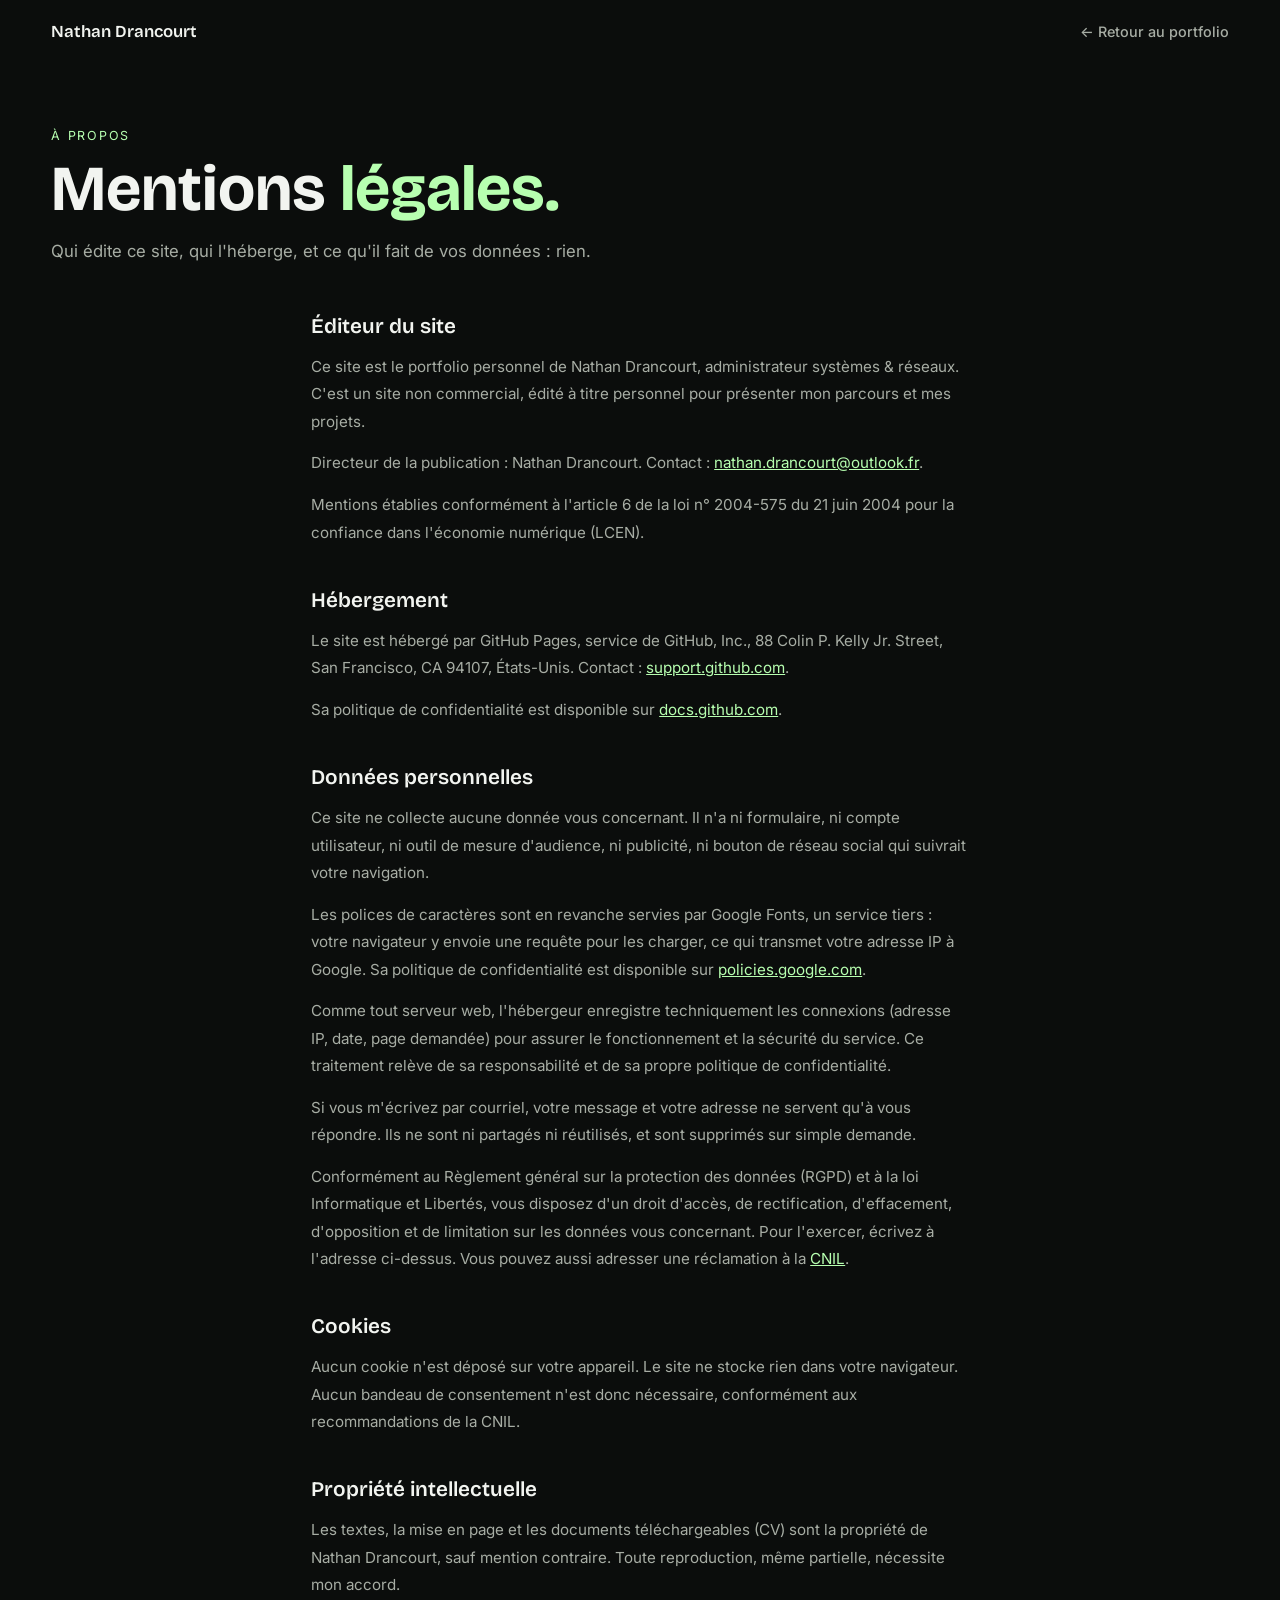
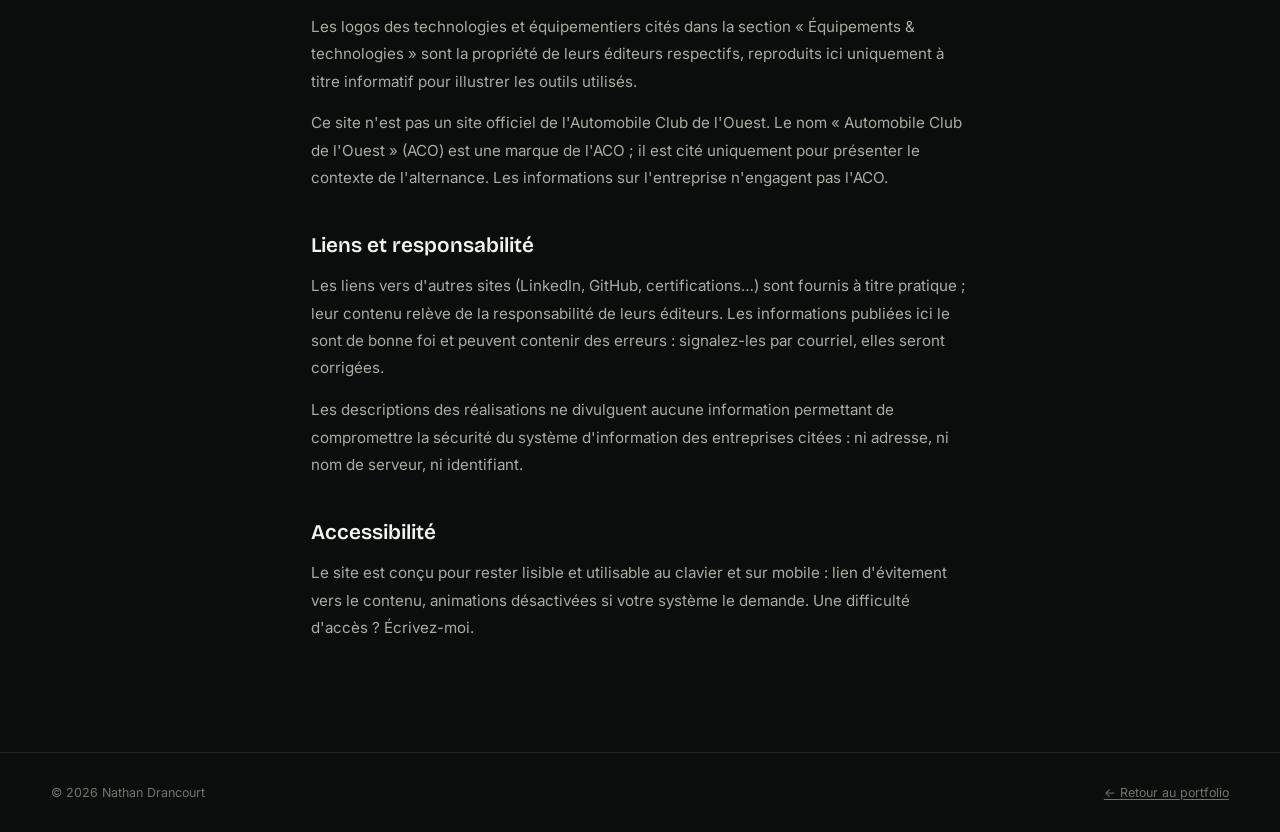
==== mentions-legales.html @ b50f799e "Ajoute une page de mentions légales Inspirée de la page équivalente d'Antoine Brévard, adaptée aux f" ====
<!DOCTYPE html>
<html lang="fr">
<head>
  <meta charset="UTF-8" />
  <meta name="viewport" content="width=device-width, initial-scale=1.0" />
  <title>Mentions légales — Nathan Drancourt</title>
  <meta name="description" content="Mentions légales du portfolio de Nathan Drancourt : éditeur, hébergement, données personnelles, cookies, propriété intellectuelle." />
  <meta name="robots" content="noindex" />
  <meta name="theme-color" content="#0b0d0c" />

  <link rel="icon" href="data:image/svg+xml,%3Csvg xmlns='http://www.w3.org/2000/svg' viewBox='0 0 100 100'%3E%3Crect width='100' height='100' rx='20' fill='%230b0d0c'/%3E%3Cpolygon points='50,18 82,38 82,72 50,92 18,72 18,38' fill='none' stroke='%23b7ffb0' stroke-width='4'/%3E%3C/svg%3E" />
  <link rel="preconnect" href="https://fonts.googleapis.com" />
  <link rel="preconnect" href="https://fonts.gstatic.com" crossorigin />
  <link href="https://fonts.googleapis.com/css2?family=Bricolage+Grotesque:opsz,wght@12..96,500;12..96,600;12..96,700&family=Inter:wght@400;500;600&display=swap" rel="stylesheet" />
  <link rel="stylesheet" href="assets/css/style.css?v=15" />
</head>
<body class="no-scene">
  <a href="#main" class="skip-link">Aller au contenu</a>

  <header class="nav" id="nav">
    <a href="index.html" class="nav-brand">Nathan Drancourt</a>
    <nav class="nav-links">
      <a href="index.html">← Retour au portfolio</a>
    </nav>
  </header>

  <main id="main">
    <div class="legal-header">
      <p class="kicker">À propos</p>
      <h1 class="legal-title">Mentions <span class="accent">légales.</span></h1>
      <p class="legal-sub">Qui édite ce site, qui l'héberge, et ce qu'il fait de vos données : rien.</p>
    </div>

    <div class="legal-body">
      <h2>Éditeur du site</h2>
      <p>Ce site est le portfolio personnel de Nathan Drancourt, administrateur systèmes &amp; réseaux. C'est un site non commercial, édité à titre personnel pour présenter mon parcours et mes projets.</p>
      <p>Directeur de la publication : Nathan Drancourt. Contact : <a href="mailto:nathan.drancourt@outlook.fr">nathan.drancourt@outlook.fr</a>.</p>
      <p>Mentions établies conformément à l'article 6 de la loi n° 2004-575 du 21 juin 2004 pour la confiance dans l'économie numérique (LCEN).</p>

      <h2>Hébergement</h2>
      <p>Le site est hébergé par GitHub Pages, service de GitHub, Inc., 88 Colin P. Kelly Jr. Street, San Francisco, CA 94107, États-Unis. Contact : <a href="https://support.github.com" target="_blank" rel="noopener noreferrer">support.github.com</a>.</p>
      <p>Sa politique de confidentialité est disponible sur <a href="https://docs.github.com/fr/site-policy/privacy-policies/github-general-privacy-statement" target="_blank" rel="noopener noreferrer">docs.github.com</a>.</p>

      <h2>Données personnelles</h2>
      <p>Ce site ne collecte aucune donnée vous concernant. Il n'a ni formulaire, ni compte utilisateur, ni outil de mesure d'audience, ni publicité, ni bouton de réseau social qui suivrait votre navigation.</p>
      <p>Les polices de caractères sont en revanche servies par Google Fonts, un service tiers : votre navigateur y envoie une requête pour les charger, ce qui transmet votre adresse IP à Google. Sa politique de confidentialité est disponible sur <a href="https://policies.google.com/privacy" target="_blank" rel="noopener noreferrer">policies.google.com</a>.</p>
      <p>Comme tout serveur web, l'hébergeur enregistre techniquement les connexions (adresse IP, date, page demandée) pour assurer le fonctionnement et la sécurité du service. Ce traitement relève de sa responsabilité et de sa propre politique de confidentialité.</p>
      <p>Si vous m'écrivez par courriel, votre message et votre adresse ne servent qu'à vous répondre. Ils ne sont ni partagés ni réutilisés, et sont supprimés sur simple demande.</p>
      <p>Conformément au Règlement général sur la protection des données (RGPD) et à la loi Informatique et Libertés, vous disposez d'un droit d'accès, de rectification, d'effacement, d'opposition et de limitation sur les données vous concernant. Pour l'exercer, écrivez à l'adresse ci-dessus. Vous pouvez aussi adresser une réclamation à la <a href="https://www.cnil.fr/fr/plaintes" target="_blank" rel="noopener noreferrer">CNIL</a>.</p>

      <h2>Cookies</h2>
      <p>Aucun cookie n'est déposé sur votre appareil. Le site ne stocke rien dans votre navigateur. Aucun bandeau de consentement n'est donc nécessaire, conformément aux recommandations de la CNIL.</p>

      <h2>Propriété intellectuelle</h2>
      <p>Les textes, la mise en page et les documents téléchargeables (CV) sont la propriété de Nathan Drancourt, sauf mention contraire. Toute reproduction, même partielle, nécessite mon accord.</p>
      <p>Les logos des technologies et équipementiers cités dans la section « Équipements &amp; technologies » sont la propriété de leurs éditeurs respectifs, reproduits ici uniquement à titre informatif pour illustrer les outils utilisés.</p>
      <p>Ce site n'est pas un site officiel de l'Automobile Club de l'Ouest. Le nom « Automobile Club de l'Ouest » (ACO) est une marque de l'ACO ; il est cité uniquement pour présenter le contexte de l'alternance. Les informations sur l'entreprise n'engagent pas l'ACO.</p>

      <h2>Liens et responsabilité</h2>
      <p>Les liens vers d'autres sites (LinkedIn, GitHub, certifications…) sont fournis à titre pratique ; leur contenu relève de la responsabilité de leurs éditeurs. Les informations publiées ici le sont de bonne foi et peuvent contenir des erreurs : signalez-les par courriel, elles seront corrigées.</p>
      <p>Les descriptions des réalisations ne divulguent aucune information permettant de compromettre la sécurité du système d'information des entreprises citées : ni adresse, ni nom de serveur, ni identifiant.</p>

      <h2>Accessibilité</h2>
      <p>Le site est conçu pour rester lisible et utilisable au clavier et sur mobile : lien d'évitement vers le contenu, animations désactivées si votre système le demande. Une difficulté d'accès ? Écrivez-moi.</p>
    </div>
  </main>

  <footer class="site-footer">
    <span>© <span id="year"></span> Nathan Drancourt</span>
    <a href="index.html">← Retour au portfolio</a>
  </footer>

  <script>document.getElementById("year").textContent = new Date().getFullYear();</script>
</body>
</html>
---- assets/css/style.css ----
*, *::before, *::after { box-sizing: border-box; margin: 0; padding: 0; }

:root {
  --bg: #0b0d0c;
  --surface: #121512;
  --line: #ffffff16;
  --ink: #f2f4f0;
  --ink-soft: #a7ada4;
  --muted: #6f746c;
  --accent: #b7ffb0;
  --font-display: 'Bricolage Grotesque', sans-serif;
  --font-body: 'Inter', sans-serif;
  --maxw: 1180px;
}

html { scroll-behavior: smooth; }
body { background: var(--bg); color: var(--ink); font-family: var(--font-body); overflow-x: hidden; position: relative; }

::selection { background: var(--accent); color: #06210a; }
.accent { color: var(--accent); }
.skip-link { position: absolute; left: 1rem; top: -3rem; background: var(--accent); color: #06210a; padding: 0.6rem 1.2rem; border-radius: 6px; text-decoration: none; z-index: 1000; transition: top 0.2s; font-weight: 600; }
.skip-link:focus { top: 1rem; }

.scene-canvas { position: fixed; inset: 0; z-index: 0; pointer-events: none; }
body.no-scene .scene-canvas { display: none; }

/* ============ NAV ============ */
.nav {
  position: fixed; top: 0; left: 0; right: 0; z-index: 200; display: flex; align-items: center; justify-content: space-between;
  padding: 1.3rem 4vw; transition: background 0.3s, border-color 0.3s; border-bottom: 1px solid transparent;
}
.nav.scrolled { background: #0b0d0cd9; backdrop-filter: blur(12px); border-color: var(--line); }
.nav-brand { font-family: var(--font-display); font-weight: 600; font-size: 1.05rem; color: var(--ink); text-decoration: none; }
.nav-links { display: flex; align-items: center; gap: 2.1rem; }
.nav-links a { color: var(--ink-soft); text-decoration: none; font-size: 0.9rem; font-weight: 500; transition: color 0.2s; }
.nav-links a:hover, .nav-links a.active { color: var(--ink); }
.nav-cta { background: var(--accent); color: #06210a !important; padding: 0.55rem 1.15rem; border-radius: 999px; font-weight: 600 !important; }
.nav-toggle { display: none; width: 40px; height: 40px; background: none; border: 1px solid var(--line); border-radius: 8px; cursor: pointer; position: relative; }
.nav-toggle span, .nav-toggle span::before, .nav-toggle span::after { content: ''; position: absolute; left: 10px; right: 10px; height: 2px; background: var(--ink); transition: transform 0.2s, opacity 0.2s; }
.nav-toggle span { top: 19px; }
.nav-toggle span::before { top: -7px; }
.nav-toggle span::after { top: 7px; }
.nav-toggle[aria-expanded="true"] span { background: transparent; }
.nav-toggle[aria-expanded="true"] span::before { transform: translateY(7px) rotate(45deg); }
.nav-toggle[aria-expanded="true"] span::after { transform: translateY(-7px) rotate(-45deg); }

/* ============ LAYOUT ============ */
main { position: relative; z-index: 10; }
.panel-inner { max-width: var(--maxw); margin: 0 auto; padding: 0 4vw; }
.panel { padding: 7rem 0; }
.two-col { display: grid; grid-template-columns: 0.7fr 1.3fr; gap: 3rem; }
.kicker { font-family: var(--font-body); font-size: 0.78rem; letter-spacing: 0.14em; text-transform: uppercase; color: var(--accent); }

/* ============ HERO ============ */
.hero { min-height: 100vh; display: flex; flex-direction: column; justify-content: center; padding: 8rem 4vw 4rem; }
.hero-kicker {
  font-size: 0.82rem; letter-spacing: 0.16em; text-transform: uppercase; color: var(--accent);
  margin-bottom: 1.4rem; opacity: 0; transform: translateY(14px);
}
.hero-title { font-family: var(--font-display); font-weight: 700; font-size: clamp(3rem, 10vw, 7rem); line-height: 0.98; margin-bottom: 1.6rem; }
.line { display: block; overflow: hidden; }
.word { display: inline-block; will-change: transform; }
.hero-sub { max-width: 560px; font-size: 1.1rem; color: var(--ink-soft); line-height: 1.7; margin-bottom: 1.4rem; opacity: 0; transform: translateY(14px); }
.hero-status { display: inline-flex; align-items: center; gap: 0.55rem; font-size: 0.86rem; color: var(--ink-soft); margin-bottom: 2.4rem; opacity: 0; transform: translateY(14px); }
.status-dot { width: 8px; height: 8px; border-radius: 50%; background: var(--accent); box-shadow: 0 0 0 0 #b7ffb066; animation: status-ping 2.8s ease-out infinite; flex-shrink: 0; }
@keyframes status-ping { 0% { box-shadow: 0 0 0 0 #b7ffb066; } 70%, 100% { box-shadow: 0 0 0 8px #b7ffb000; } }
.hero-actions { display: flex; gap: 1rem; flex-wrap: wrap; margin-bottom: 3rem; opacity: 0; transform: translateY(14px); }
.btn { display: inline-flex; align-items: center; padding: 0.9rem 1.8rem; border-radius: 999px; text-decoration: none; font-weight: 600; font-size: 0.92rem; transition: transform 0.15s, background 0.2s, border-color 0.2s; will-change: transform; }
.btn span { pointer-events: none; }
.btn-primary { background: var(--accent); color: #06210a; }
.btn-primary:hover { background: #d4ffce; }
.btn-ghost { border: 1px solid var(--line); color: var(--ink); }
.btn-ghost:hover { border-color: var(--ink); }
.btn-lg { padding: 1.1rem 2.4rem; font-size: 1rem; }
.scroll-cue { display: inline-flex; align-items: center; gap: 0.6rem; font-size: 0.76rem; color: var(--muted); text-transform: uppercase; letter-spacing: 0.08em; opacity: 0; transform: translateY(14px); }
.scroll-cue span { width: 1px; height: 24px; background: linear-gradient(var(--accent), transparent); }

/* ============ STATS ============ */
.stats-inner { display: grid; grid-template-columns: repeat(3, 1fr); max-width: var(--maxw); margin: 0 auto; padding: 0 4vw 5rem; gap: 1.4rem; }
.stat { border-left: 1px solid var(--line); padding-left: 1.1rem; }
.stat-value { font-family: var(--font-display); font-size: 2.3rem; font-weight: 700; color: var(--accent); }
.stat-label { color: var(--ink-soft); font-size: 0.84rem; margin-top: 0.25rem; }

/* ============ PROSE / TIMELINE ============ */
.reveal { opacity: 0; }
.reveal.in-view { opacity: 1; }
.prose p { color: var(--ink-soft); font-size: 1.05rem; line-height: 1.8; margin-bottom: 1.1rem; }
h2, h3 { font-family: var(--font-display); font-weight: 600; }

.timeline { display: flex; flex-direction: column; gap: 1.6rem; margin-top: 1rem; }
.timeline-item { border-top: 1px solid var(--line); padding-top: 1.4rem; }
.timeline-top { display: flex; justify-content: space-between; flex-wrap: wrap; gap: 0.4rem; align-items: baseline; margin-bottom: 0.2rem; }
.timeline-top h3 { font-size: 1.15rem; }
.timeline-date { font-size: 0.8rem; color: var(--muted); white-space: nowrap; }
.timeline-company { color: var(--accent); font-weight: 600; font-size: 0.9rem; margin-bottom: 0.7rem; }
.task-list { list-style: none; display: flex; flex-direction: column; gap: 0.4rem; }
.task-list li { position: relative; padding-left: 1.1rem; color: var(--ink-soft); font-size: 0.92rem; }
.task-list li::before { content: ''; position: absolute; left: 0; top: 0.55em; width: 5px; height: 5px; border-radius: 50%; background: var(--accent); }

/* ============ SKILLS ============ */
.skill-rows { display: flex; flex-direction: column; gap: 1.3rem; margin-top: 1rem; }
.skill-row { display: grid; grid-template-columns: 220px 1fr 3.5rem; align-items: center; gap: 1rem; }
.skill-label { font-size: 0.92rem; }
.skill-bar { height: 3px; background: var(--line); border-radius: 2px; overflow: hidden; }
.skill-fill { height: 100%; width: 0%; background: var(--accent); }
.skill-num { font-size: 0.8rem; color: var(--muted); text-align: right; font-variant-numeric: tabular-nums; }

/* ============ PROJECTS ============ */
.project-grid { display: grid; grid-template-columns: repeat(3, 1fr); gap: 1.4rem; margin-top: 1.4rem; }
.project-card {
  background: var(--surface); border: 1px solid var(--line); border-radius: 16px;
  padding: 1.8rem; display: flex; flex-direction: column; gap: 0.7rem;
  transition: border-color 0.2s, transform 0.2s;
}
.project-card:hover { border-color: #ffffff33; transform: translateY(-3px); }
.project-top { display: flex; align-items: center; justify-content: space-between; gap: 0.6rem; }
.project-icon { font-size: 1.25rem; line-height: 1; }
.project-category {
  font-size: 0.66rem; text-transform: uppercase; letter-spacing: 0.07em; color: var(--accent);
  background: #b7ffb014; border: 1px solid #b7ffb030; padding: 0.28rem 0.65rem; border-radius: 20px; white-space: nowrap;
}
.project-card h3 { font-size: 1.1rem; line-height: 1.35; }
.project-card p { color: var(--ink-soft); font-size: 0.92rem; line-height: 1.6; flex: 1; }
.tag-row { display: flex; flex-wrap: wrap; gap: 0.5rem; margin-top: 0.3rem; }
.tag { font-size: 0.72rem; background: #ffffff0f; color: var(--ink-soft); padding: 0.3rem 0.7rem; border-radius: 6px; }
.project-foot {
  display: flex; align-items: center; justify-content: space-between; gap: 0.8rem;
  margin-top: 0.4rem; padding-top: 0.9rem; border-top: 1px solid var(--line);
}
.project-org { font-size: 0.78rem; color: var(--muted); }
.project-link { color: var(--accent); text-decoration: none; font-size: 0.84rem; font-weight: 600; white-space: nowrap; }
.project-link:hover { text-decoration: underline; }

/* ============ LEARNING ============ */
.bagage-cols { display: flex; flex-direction: column; gap: 2.5rem; }
.bagage-block + .bagage-block { border-top: 1px solid var(--line); padding-top: 2.5rem; }
.bagage-subhead {
  font-size: 0.78rem; text-transform: uppercase; letter-spacing: 0.1em; color: var(--accent);
  margin-bottom: 1.2rem;
}
.edu-list, .cert-list { list-style: none; display: flex; flex-direction: column; gap: 1rem; }
.edu-list li { display: flex; gap: 1.2rem; }
.edu-date { font-size: 0.78rem; color: var(--accent); font-weight: 600; white-space: nowrap; min-width: 110px; }
.edu-school { display: block; font-size: 0.85rem; color: var(--muted); margin-top: 0.15rem; }
.cert-list { gap: 0.65rem; }
.cert-item {
  display: flex; align-items: center; gap: 0.85rem; color: inherit; text-decoration: none;
  padding: 0.7rem 0.85rem; border: 1px solid var(--line); border-radius: 10px; background: var(--surface);
  transition: border-color 0.2s, transform 0.2s;
}
a.cert-item:hover { border-color: #ffffff33; transform: translateX(3px); }
.cert-logo {
  width: 34px; height: 34px; flex-shrink: 0; border-radius: 8px; object-fit: contain;
  background: #ffffff10; padding: 5px;
}
.cert-logo--txt {
  display: flex; align-items: center; justify-content: center; padding: 0;
  font-family: var(--font-display); font-weight: 700; color: var(--accent); font-size: 1rem;
}
.cert-body { display: flex; flex-direction: column; gap: 0.12rem; min-width: 0; }
.cert-name { font-size: 0.88rem; color: var(--ink); line-height: 1.3; }
.cert-issuer { font-size: 0.74rem; color: var(--muted); }
.cert-go { margin-left: auto; color: var(--accent); font-size: 0.9rem; flex-shrink: 0; }

/* ============ HOMELAB ============ */
.homelab-title { font-size: clamp(1.9rem, 4.5vw, 2.9rem); line-height: 1.1; margin: 0.7rem 0 2.6rem; }
.homelab-grid { display: grid; grid-template-columns: 250px 1fr; gap: 3.2rem; align-items: start; }
.homelab-rig { display: flex; flex-direction: column; gap: 1.6rem; }

.server {
  position: relative; width: 100%; max-width: 230px; aspect-ratio: 3 / 4; align-self: start;
  background: linear-gradient(160deg, #171b17, #0d100d);
  border: 1px solid var(--line); border-radius: 12px; padding: 14px;
  display: flex; flex-direction: column; gap: 9px;
  box-shadow: inset 0 0 44px #00000055, 0 24px 44px -22px #000;
}
.server::before {
  content: ''; position: absolute; right: 14px; top: 42px; bottom: 14px; width: 30px;
  background-image: radial-gradient(circle, #ffffff1f 1px, transparent 1.5px);
  background-size: 7px 7px; border-radius: 4px; opacity: 0.55;
}
.server-head { display: flex; align-items: center; justify-content: space-between; margin-bottom: 3px; }
.server-brand { font-size: 0.58rem; letter-spacing: 0.14em; color: var(--muted); text-transform: uppercase; }
.server-led {
  width: 7px; height: 7px; border-radius: 50%; background: var(--accent);
  box-shadow: 0 0 9px var(--accent); animation: led-pulse 2.4s ease-in-out infinite;
}
.server-bay {
  height: 13px; width: calc(100% - 42px); border-radius: 3px;
  background: #090b09; border: 1px solid #ffffff12; position: relative;
}
.server-bay::after {
  content: ''; position: absolute; left: 5px; top: 50%; transform: translateY(-50%);
  width: 4px; height: 4px; border-radius: 50%; background: #ffffff26;
}
.server-bay.live::after { background: var(--accent); box-shadow: 0 0 6px var(--accent); }
@keyframes led-pulse { 0%, 100% { opacity: 1; } 50% { opacity: 0.28; } }

.spec-list { display: flex; flex-direction: column; gap: 0.55rem; }
.spec-item { display: flex; justify-content: space-between; gap: 1rem; border-bottom: 1px solid var(--line); padding-bottom: 0.55rem; }
.spec-item dt { font-size: 0.7rem; text-transform: uppercase; letter-spacing: 0.09em; color: var(--muted); flex-shrink: 0; }
.spec-item dd { font-size: 0.82rem; color: var(--ink); text-align: right; }

.homelab-main { display: flex; flex-direction: column; gap: 2rem; }
.homelab-intro { color: var(--ink-soft); font-size: 1.05rem; line-height: 1.8; }
.stack-groups { display: grid; grid-template-columns: repeat(2, 1fr); gap: 1.6rem 2rem; }
.stack-group h3 { font-size: 0.78rem; text-transform: uppercase; letter-spacing: 0.1em; color: var(--accent); margin-bottom: 0.8rem; }
.stack-chips { display: flex; flex-wrap: wrap; gap: 0.5rem; }
.stack-chips span {
  font-size: 0.78rem; color: var(--ink-soft); background: #ffffff0d;
  border: 1px solid var(--line); padding: 0.35rem 0.75rem; border-radius: 7px;
}

.equip-chips { display: flex; flex-wrap: wrap; gap: 0.6rem; }
.equip-chip {
  display: flex; align-items: center; gap: 0.55rem; font-size: 0.82rem; color: var(--ink-soft);
  background: #ffffff0d; border: 1px solid var(--line); padding: 0.4rem 0.85rem 0.4rem 0.4rem;
  border-radius: 8px;
}
.equip-logo {
  width: 30px; height: 30px; flex-shrink: 0; border-radius: 7px; object-fit: contain;
  background: #f4f6f5; padding: 5px;
}
.equip-logo--txt {
  display: flex; align-items: center; justify-content: center; padding: 0; background: #ffffff10;
  font-family: var(--font-display); font-weight: 700; color: var(--accent); font-size: 0.9rem;
}

/* ============ CONTACT ============ */
.contact-title { font-size: clamp(2.2rem, 6vw, 3.6rem); line-height: 1.1; margin: 0.6rem 0 2.4rem; }
.contact-row { display: flex; align-items: center; gap: 2.4rem; flex-wrap: wrap; }
.contact-links { display: flex; gap: 1.6rem; flex-wrap: wrap; }
.contact-links a, .contact-links span { color: var(--ink-soft); text-decoration: none; font-size: 0.95rem; }
.contact-links a:hover { color: var(--ink); }

/* ============ FOOTER ============ */
.site-footer {
  position: relative; z-index: 10; padding: 2rem 4vw; border-top: 1px solid var(--line);
  font-size: 0.78rem; color: var(--muted); display: flex; flex-wrap: wrap; gap: 0.4rem 1.6rem; justify-content: space-between;
}
.site-footer a { color: var(--muted); text-decoration: underline; text-underline-offset: 2px; }
.site-footer a:hover { color: var(--ink-soft); }

/* ============ PAGE LÉGALE ============ */
.legal-header { padding: 8rem 4vw 2rem; }
.legal-header .kicker { display: block; margin-bottom: 0.8rem; }
.legal-title { font-family: var(--font-display); font-weight: 700; font-size: clamp(2.4rem, 7vw, 4rem); line-height: 1.02; margin-bottom: 1rem; }
.legal-sub { color: var(--ink-soft); font-size: 1.05rem; max-width: 560px; line-height: 1.7; }
.legal-body { padding: 1rem 4vw 6rem; max-width: 760px; margin: 0 auto; }
.legal-body h2 { font-family: var(--font-display); font-size: 1.3rem; font-weight: 600; margin: 2.6rem 0 0.9rem; }
.legal-body h2:first-child { margin-top: 0; }
.legal-body p { color: var(--ink-soft); font-size: 0.95rem; line-height: 1.8; margin-bottom: 0.9rem; }
.legal-body a { color: var(--accent); }
.legal-back { display: inline-flex; align-items: center; gap: 0.4rem; color: var(--ink-soft); text-decoration: none; font-size: 0.9rem; margin: 0 4vw; }
.legal-back:hover { color: var(--ink); }

@media (max-width: 720px) {
  .site-footer { flex-direction: column; }
}

@media (prefers-reduced-motion: reduce) {
  html { scroll-behavior: auto; }
  .hero-kicker, .hero-sub, .hero-status, .hero-actions, .scroll-cue, .reveal { opacity: 1; transform: none; }
  .server-led, .status-dot { animation: none; }
}

@media (max-width: 900px) {
  .two-col { grid-template-columns: 1fr; }
  .stats-inner { grid-template-columns: repeat(2, 1fr); }
  .homelab-grid { grid-template-columns: 1fr; gap: 2.4rem; }
  .server { align-self: center; }
  .stack-groups { grid-template-columns: 1fr; }
  .skill-row { grid-template-columns: 1fr; gap: 0.4rem; }
  .skill-num { text-align: left; }
  .project-grid { grid-template-columns: repeat(2, 1fr); }
}

@media (max-width: 720px) {
  .nav-toggle { display: block; }
  .nav-links {
    position: absolute; top: 100%; left: 0; right: 0; background: #0b0d0cf5; backdrop-filter: blur(14px);
    border-bottom: 1px solid var(--line); flex-direction: column; align-items: flex-start; gap: 0; padding: 0 4vw;
    max-height: 0; overflow: hidden; transition: max-height 0.3s ease;
  }
  .nav-links.open { max-height: 360px; padding: 0.8rem 4vw 1.4rem; }
  .nav-links a { padding: 0.7rem 0; width: 100%; }
  .hero { padding-top: 7rem; }
  .panel { padding: 4.5rem 0; }
  .contact-row { flex-direction: column; align-items: flex-start; gap: 1.4rem; }
  .project-grid { grid-template-columns: 1fr; }
}
.equip-logo[src$="ruckus.jpg"] { width: 96px; height: 40px; padding: 2px; }
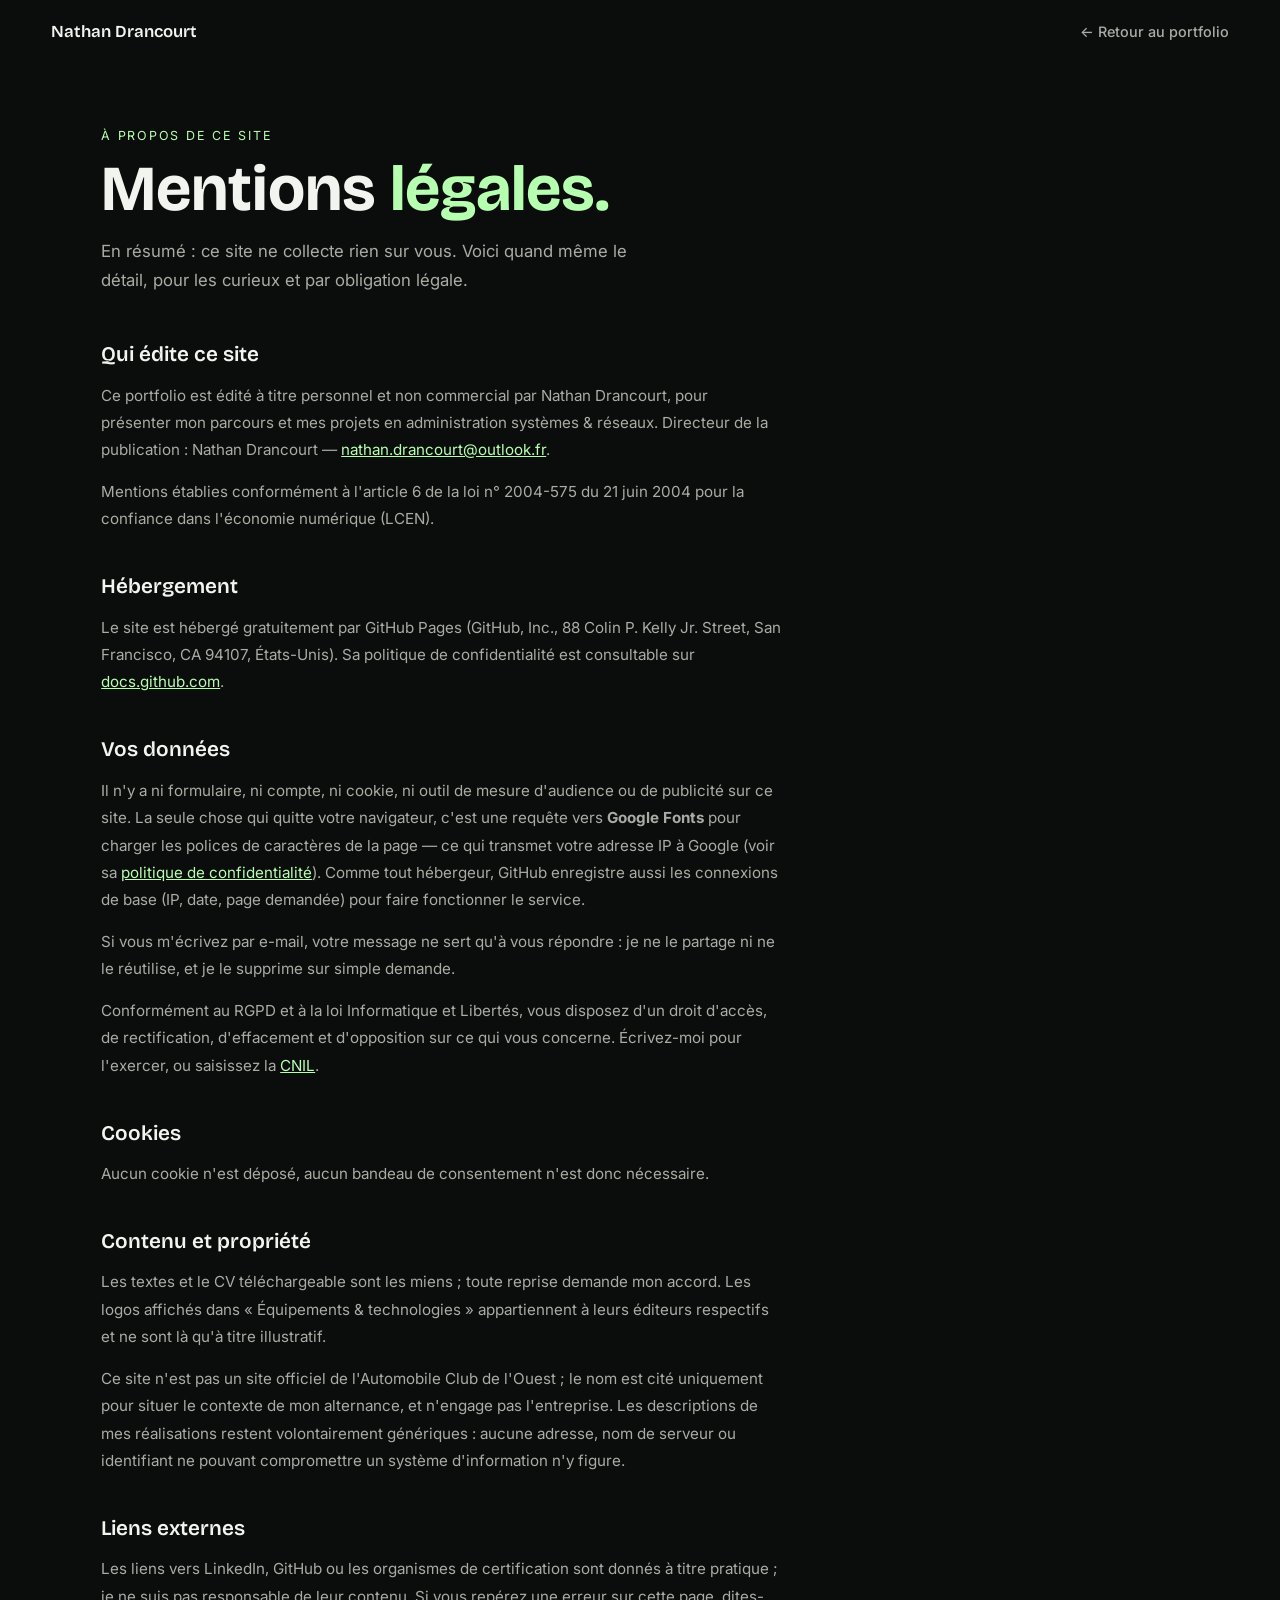
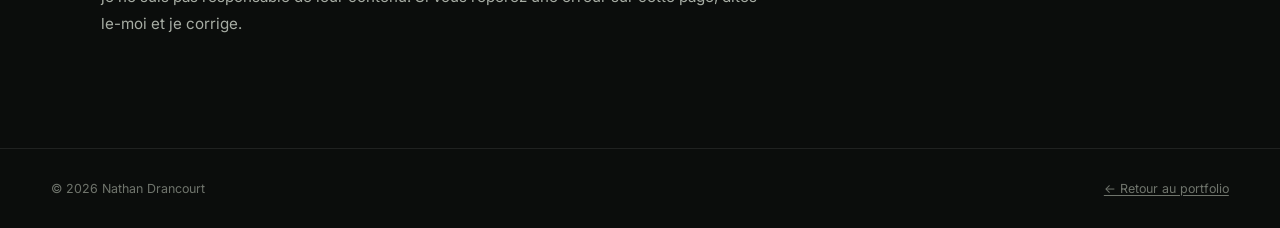
==== commit b728a117: "Réécrit la page de mentions légales, aligne le texte à gauche Le contenu était centré en bloc étroit" ====
--- a/mentions-legales.html
+++ b/mentions-legales.html
@@ -25,44 +25,43 @@
   </header>
 
   <main id="main">
-    <div class="legal-header">
-      <p class="kicker">À propos</p>
-      <h1 class="legal-title">Mentions <span class="accent">légales.</span></h1>
-      <p class="legal-sub">Qui édite ce site, qui l'héberge, et ce qu'il fait de vos données : rien.</p>
-    </div>
+    <section class="panel legal-header">
+      <div class="panel-inner">
+        <p class="kicker">À propos de ce site</p>
+        <h1 class="legal-title">Mentions <span class="accent">légales.</span></h1>
+        <p class="legal-sub">En résumé : ce site ne collecte rien sur vous. Voici quand même le détail, pour les curieux et par obligation légale.</p>
+      </div>
+    </section>
 
-    <div class="legal-body">
-      <h2>Éditeur du site</h2>
-      <p>Ce site est le portfolio personnel de Nathan Drancourt, administrateur systèmes &amp; réseaux. C'est un site non commercial, édité à titre personnel pour présenter mon parcours et mes projets.</p>
-      <p>Directeur de la publication : Nathan Drancourt. Contact : <a href="mailto:nathan.drancourt@outlook.fr">nathan.drancourt@outlook.fr</a>.</p>
-      <p>Mentions établies conformément à l'article 6 de la loi n° 2004-575 du 21 juin 2004 pour la confiance dans l'économie numérique (LCEN).</p>
+    <section class="panel legal-body">
+      <div class="panel-inner">
+        <div class="legal-content">
 
-      <h2>Hébergement</h2>
-      <p>Le site est hébergé par GitHub Pages, service de GitHub, Inc., 88 Colin P. Kelly Jr. Street, San Francisco, CA 94107, États-Unis. Contact : <a href="https://support.github.com" target="_blank" rel="noopener noreferrer">support.github.com</a>.</p>
-      <p>Sa politique de confidentialité est disponible sur <a href="https://docs.github.com/fr/site-policy/privacy-policies/github-general-privacy-statement" target="_blank" rel="noopener noreferrer">docs.github.com</a>.</p>
+          <h2>Qui édite ce site</h2>
+          <p>Ce portfolio est édité à titre personnel et non commercial par Nathan Drancourt, pour présenter mon parcours et mes projets en administration systèmes &amp; réseaux. Directeur de la publication : Nathan Drancourt — <a href="mailto:nathan.drancourt@outlook.fr">nathan.drancourt@outlook.fr</a>.</p>
+          <p>Mentions établies conformément à l'article 6 de la loi n° 2004-575 du 21 juin 2004 pour la confiance dans l'économie numérique (LCEN).</p>
 
-      <h2>Données personnelles</h2>
-      <p>Ce site ne collecte aucune donnée vous concernant. Il n'a ni formulaire, ni compte utilisateur, ni outil de mesure d'audience, ni publicité, ni bouton de réseau social qui suivrait votre navigation.</p>
-      <p>Les polices de caractères sont en revanche servies par Google Fonts, un service tiers : votre navigateur y envoie une requête pour les charger, ce qui transmet votre adresse IP à Google. Sa politique de confidentialité est disponible sur <a href="https://policies.google.com/privacy" target="_blank" rel="noopener noreferrer">policies.google.com</a>.</p>
-      <p>Comme tout serveur web, l'hébergeur enregistre techniquement les connexions (adresse IP, date, page demandée) pour assurer le fonctionnement et la sécurité du service. Ce traitement relève de sa responsabilité et de sa propre politique de confidentialité.</p>
-      <p>Si vous m'écrivez par courriel, votre message et votre adresse ne servent qu'à vous répondre. Ils ne sont ni partagés ni réutilisés, et sont supprimés sur simple demande.</p>
-      <p>Conformément au Règlement général sur la protection des données (RGPD) et à la loi Informatique et Libertés, vous disposez d'un droit d'accès, de rectification, d'effacement, d'opposition et de limitation sur les données vous concernant. Pour l'exercer, écrivez à l'adresse ci-dessus. Vous pouvez aussi adresser une réclamation à la <a href="https://www.cnil.fr/fr/plaintes" target="_blank" rel="noopener noreferrer">CNIL</a>.</p>
+          <h2>Hébergement</h2>
+          <p>Le site est hébergé gratuitement par GitHub Pages (GitHub, Inc., 88 Colin P. Kelly Jr. Street, San Francisco, CA 94107, États-Unis). Sa politique de confidentialité est consultable sur <a href="https://docs.github.com/fr/site-policy/privacy-policies/github-general-privacy-statement" target="_blank" rel="noopener noreferrer">docs.github.com</a>.</p>
 
-      <h2>Cookies</h2>
-      <p>Aucun cookie n'est déposé sur votre appareil. Le site ne stocke rien dans votre navigateur. Aucun bandeau de consentement n'est donc nécessaire, conformément aux recommandations de la CNIL.</p>
+          <h2>Vos données</h2>
+          <p>Il n'y a ni formulaire, ni compte, ni cookie, ni outil de mesure d'audience ou de publicité sur ce site. La seule chose qui quitte votre navigateur, c'est une requête vers <strong>Google Fonts</strong> pour charger les polices de caractères de la page — ce qui transmet votre adresse IP à Google (voir sa <a href="https://policies.google.com/privacy" target="_blank" rel="noopener noreferrer">politique de confidentialité</a>). Comme tout hébergeur, GitHub enregistre aussi les connexions de base (IP, date, page demandée) pour faire fonctionner le service.</p>
+          <p>Si vous m'écrivez par e-mail, votre message ne sert qu'à vous répondre : je ne le partage ni ne le réutilise, et je le supprime sur simple demande.</p>
+          <p>Conformément au RGPD et à la loi Informatique et Libertés, vous disposez d'un droit d'accès, de rectification, d'effacement et d'opposition sur ce qui vous concerne. Écrivez-moi pour l'exercer, ou saisissez la <a href="https://www.cnil.fr/fr/plaintes" target="_blank" rel="noopener noreferrer">CNIL</a>.</p>
 
-      <h2>Propriété intellectuelle</h2>
-      <p>Les textes, la mise en page et les documents téléchargeables (CV) sont la propriété de Nathan Drancourt, sauf mention contraire. Toute reproduction, même partielle, nécessite mon accord.</p>
-      <p>Les logos des technologies et équipementiers cités dans la section « Équipements &amp; technologies » sont la propriété de leurs éditeurs respectifs, reproduits ici uniquement à titre informatif pour illustrer les outils utilisés.</p>
-      <p>Ce site n'est pas un site officiel de l'Automobile Club de l'Ouest. Le nom « Automobile Club de l'Ouest » (ACO) est une marque de l'ACO ; il est cité uniquement pour présenter le contexte de l'alternance. Les informations sur l'entreprise n'engagent pas l'ACO.</p>
+          <h2>Cookies</h2>
+          <p>Aucun cookie n'est déposé, aucun bandeau de consentement n'est donc nécessaire.</p>
 
-      <h2>Liens et responsabilité</h2>
-      <p>Les liens vers d'autres sites (LinkedIn, GitHub, certifications…) sont fournis à titre pratique ; leur contenu relève de la responsabilité de leurs éditeurs. Les informations publiées ici le sont de bonne foi et peuvent contenir des erreurs : signalez-les par courriel, elles seront corrigées.</p>
-      <p>Les descriptions des réalisations ne divulguent aucune information permettant de compromettre la sécurité du système d'information des entreprises citées : ni adresse, ni nom de serveur, ni identifiant.</p>
+          <h2>Contenu et propriété</h2>
+          <p>Les textes et le CV téléchargeable sont les miens ; toute reprise demande mon accord. Les logos affichés dans « Équipements &amp; technologies » appartiennent à leurs éditeurs respectifs et ne sont là qu'à titre illustratif.</p>
+          <p>Ce site n'est pas un site officiel de l'Automobile Club de l'Ouest ; le nom est cité uniquement pour situer le contexte de mon alternance, et n'engage pas l'entreprise. Les descriptions de mes réalisations restent volontairement génériques : aucune adresse, nom de serveur ou identifiant ne pouvant compromettre un système d'information n'y figure.</p>
 
-      <h2>Accessibilité</h2>
-      <p>Le site est conçu pour rester lisible et utilisable au clavier et sur mobile : lien d'évitement vers le contenu, animations désactivées si votre système le demande. Une difficulté d'accès ? Écrivez-moi.</p>
-    </div>
+          <h2>Liens externes</h2>
+          <p>Les liens vers LinkedIn, GitHub ou les organismes de certification sont donnés à titre pratique ; je ne suis pas responsable de leur contenu. Si vous repérez une erreur sur cette page, dites-le-moi et je corrige.</p>
+
+        </div>
+      </div>
+    </section>
   </main>
 
   <footer class="site-footer">
--- a/assets/css/style.css
+++ b/assets/css/style.css
@@ -242,17 +242,15 @@
 .site-footer a:hover { color: var(--ink-soft); }
 
 /* ============ PAGE LÉGALE ============ */
-.legal-header { padding: 8rem 4vw 2rem; }
-.legal-header .kicker { display: block; margin-bottom: 0.8rem; }
-.legal-title { font-family: var(--font-display); font-weight: 700; font-size: clamp(2.4rem, 7vw, 4rem); line-height: 1.02; margin-bottom: 1rem; }
+.legal-header { padding: 8rem 0 2rem; }
+.legal-title { font-family: var(--font-display); font-weight: 700; font-size: clamp(2.4rem, 7vw, 4rem); line-height: 1.02; margin: 0.8rem 0 1rem; }
 .legal-sub { color: var(--ink-soft); font-size: 1.05rem; max-width: 560px; line-height: 1.7; }
-.legal-body { padding: 1rem 4vw 6rem; max-width: 760px; margin: 0 auto; }
+.legal-body { padding: 1rem 0 6rem; }
+.legal-content { max-width: 680px; }
 .legal-body h2 { font-family: var(--font-display); font-size: 1.3rem; font-weight: 600; margin: 2.6rem 0 0.9rem; }
 .legal-body h2:first-child { margin-top: 0; }
-.legal-body p { color: var(--ink-soft); font-size: 0.95rem; line-height: 1.8; margin-bottom: 0.9rem; }
+.legal-body p { color: var(--ink-soft); font-size: 0.95rem; line-height: 1.8; margin-bottom: 0.9rem; max-width: 680px; }
 .legal-body a { color: var(--accent); }
-.legal-back { display: inline-flex; align-items: center; gap: 0.4rem; color: var(--ink-soft); text-decoration: none; font-size: 0.9rem; margin: 0 4vw; }
-.legal-back:hover { color: var(--ink); }
 
 @media (max-width: 720px) {
   .site-footer { flex-direction: column; }
